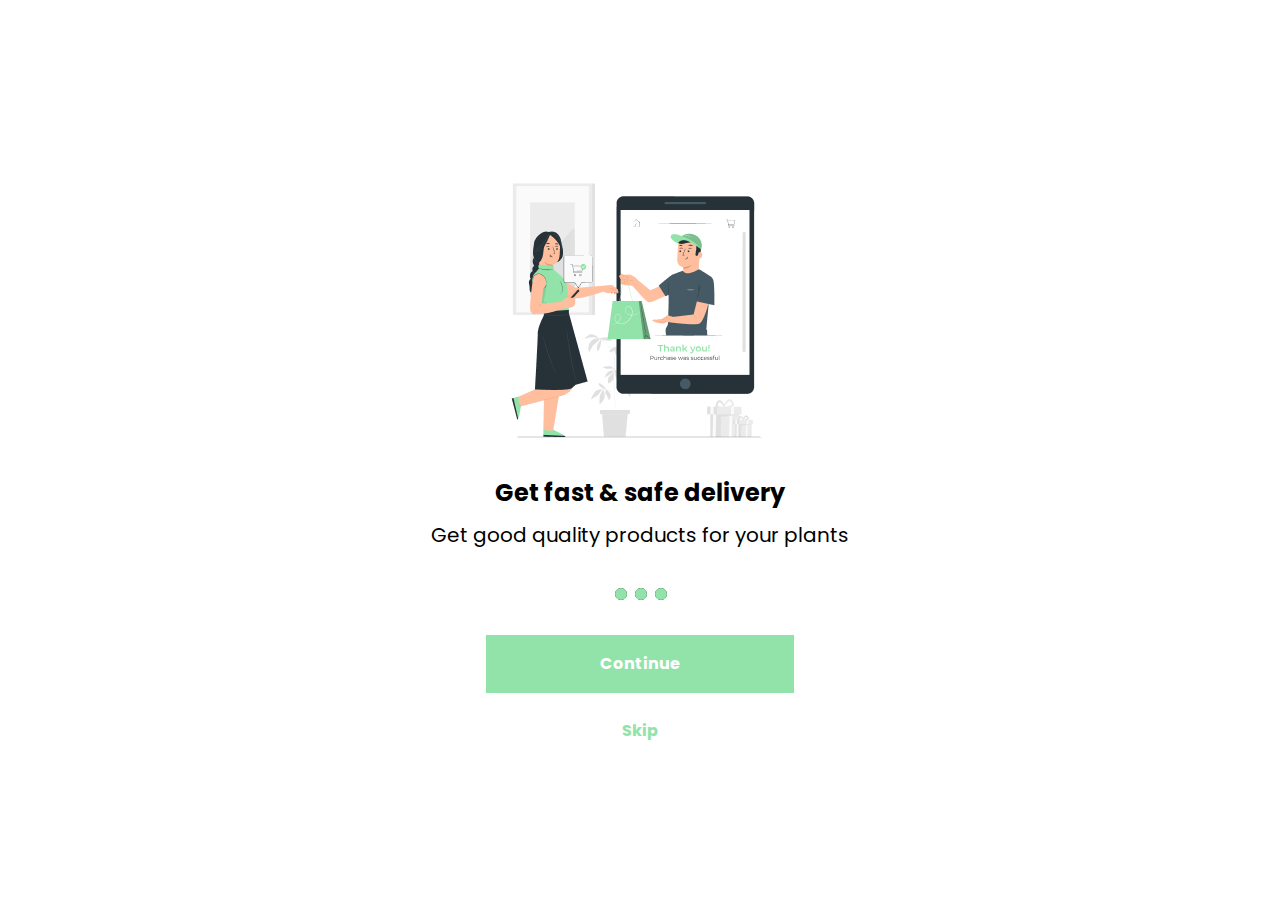
==== screens/screen_2.html @ 4e803966 "Modificações no CSS do button e do link e aplicando comentarios" ====
<!DOCTYPE html>

<head>
<!--Configurações da página-->
    <meta charset="UTF-8">
    <meta http-equiv="X-UA-Compatible" content="IE=edge">
    <meta name="viewport" content="width=device-width, initial-scale=1.0">

<!--Link para style-->
    <link rel="stylesheet" href="/styles/styles.css">

<!--Link para buscar fonte no google fonts-->
    <link rel="preconnect" href="https://fonts.googleapis.com">
    <link rel="preconnect" href="https://fonts.gstatic.com" crossorigin>
    <link href="https://fonts.googleapis.com/css2?family=Poppins:ital,wght@1,200&display=swap" rel="stylesheet">

    <title>Projeto - Screen 2</title>
</head>

<body>
    <main>
        <section id="main-container">
            <div class="image-container">
                <img src="/images/image-screen2.png" alt="">
            </div><!--Termino da div image-container-->

            <div class="text-container">
                <h1>Get fast & safe delivery</h1>
                <h2>Get good quality products for your plants </h2>
            </div><!--Termino da div text-container-->

            <div class="box-circle-container">
                <div class="radios">
                    <input id="radio1" type="radio" name="theradio" disabled>
                    <label for="radio1"></label>
                </div><!--Termino da div radios-->

                <div class="radios">
                    <input id="radio2" type="radio" name="theradio" checked>
                    <label for="radio2"></label>
                </div><!--Termino da div radios-->

                <div class="radios">
                    <input id="radio3" type="radio" name="theradio" disabled>
                    <label for="radio3"></label>
                </div><!--Termino da div radios-->

            </div><!--Termino da div box-circle-container-->

            <div class="button-container">
                <a href="screen_3.html">Continue</a>
            </div><!--Termino da div button-container-->

            <div class="skip-container">
                <a href="screen_3.html">Skip</a>
            </div><!--Termino da div skip-container-->

        </section>
        <!--Termino da section main-container-->
    </main> <!--Termino da main-->
</body>

</html>
---- styles/styles.css ----
html, body, h1, h2, button {
  font-family: "Poppins", sans-serif;
  margin: 0;
  padding: 0;
}

#main-container {
  display: flex;
  flex-direction: column;
  text-align: center;
  justify-content: center;
  background-color: white;
  position: absolute;
  top: 0;
  bottom: 0;
  right: 0;
  left: 0;
  margin: auto;
}
#main-container .image-container img {
  width: 300px;
  height: 300px;
}
#main-container .text-container {
  display: block;
}
#main-container .text-container h1 {
  margin-top: 10px;
  font-size: 24px;
}
#main-container .text-container h2 {
  margin-top: 10px;
  font-style: normal;
  font-weight: 400;
  font-size: 20px;
}
#main-container .box-circle-container {
  margin-top: 35px;
  font-size: 20px;
  display: flex;
  justify-content: center;
}
#main-container .box-circle-container .radios {
  display: inline;
}
#main-container .box-circle-container .radios input {
  position: relative;
  -webkit-appearance: none;
     -moz-appearance: none;
          appearance: none;
  width: 12px;
  height: 12px;
  border-radius: 25px;
  border: solid 1px black;
  display: flex;
  justify-content: center;
  align-items: center;
  flex-direction: row;
}
#main-container .box-circle-container .radios input::before {
  content: "";
  position: absolute;
  height: 12px;
  width: 12px;
  border-radius: 50%;
  background-color: #92E3A9;
}
#main-container .box-circle-container .radios input:checked::before {
  opacity: 1;
}
#main-container .button-container {
  margin-top: 35px;
  display: flex;
  justify-content: center;
}
#main-container .button-container a {
  text-decoration: none;
  display: flex;
  width: 308px;
  height: 58px;
  justify-content: center;
  text-align: center;
  flex-direction: column;
  background-color: #92E3A9;
  color: white;
  font-weight: bold;
}
#main-container .skip-container {
  margin-top: 25px;
}
#main-container .skip-container a {
  text-decoration: none;
  color: #92E3A9;
  font-weight: bold;
}/*# sourceMappingURL=styles.css.map */
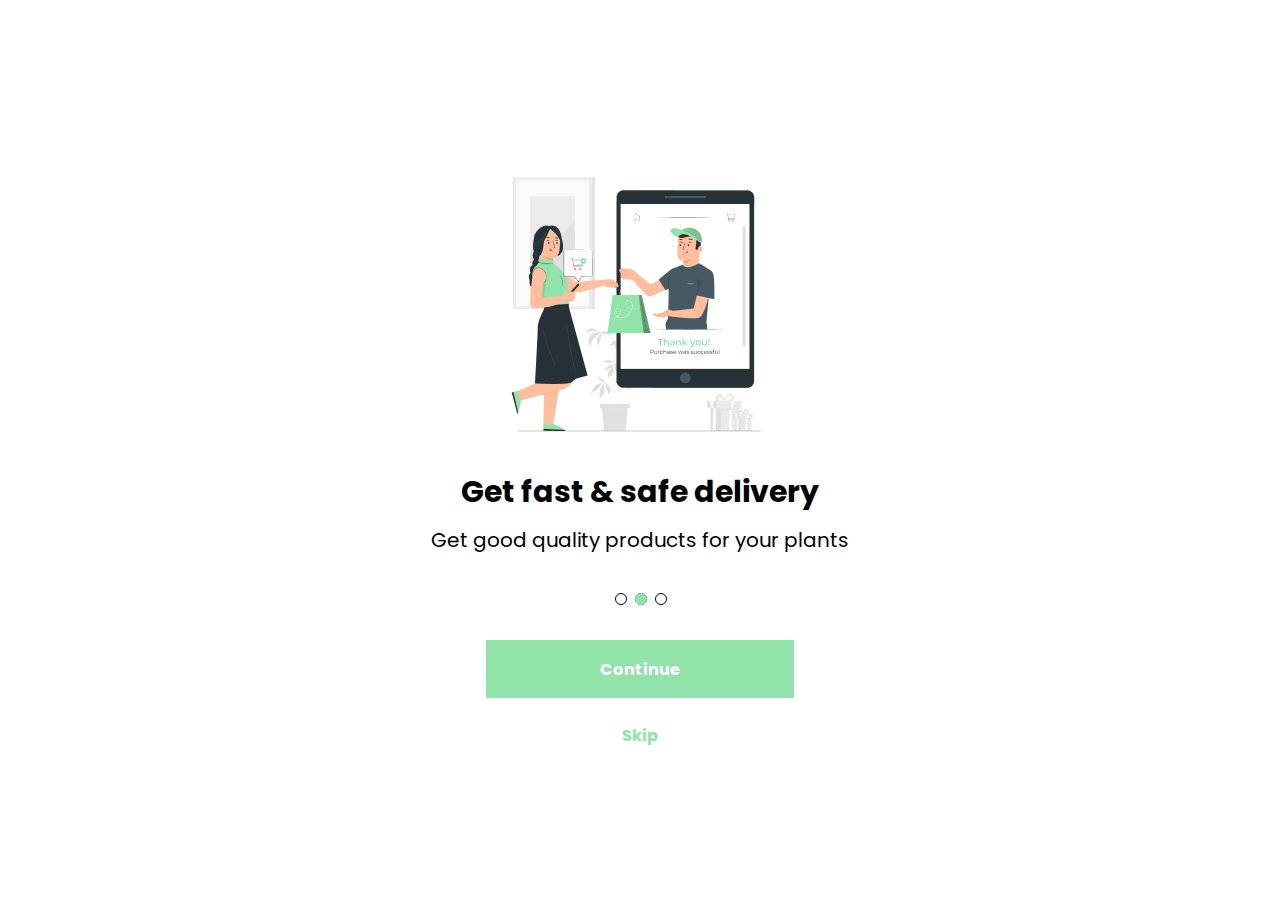
==== commit 1a14f873: "Atualizando o CSS e aplicando a responsividade no site" ====
--- a/screens/screen_2.html
+++ b/screens/screen_2.html
@@ -12,7 +12,7 @@
 <!--Link para buscar fonte no google fonts-->
     <link rel="preconnect" href="https://fonts.googleapis.com">
     <link rel="preconnect" href="https://fonts.gstatic.com" crossorigin>
-    <link href="https://fonts.googleapis.com/css2?family=Poppins:ital,wght@1,200&display=swap" rel="stylesheet">
+    <link href="https://fonts.googleapis.com/css2?family=Poppins:wght@200&display=swap" rel="stylesheet">
 
     <title>Projeto - Screen 2</title>
 </head>
--- a/styles/styles.css
+++ b/styles/styles.css
@@ -18,15 +18,15 @@
   margin: auto;
 }
 #main-container .image-container img {
-  width: 300px;
-  height: 300px;
+  width: 100%;
+  max-width: 300px;
 }
 #main-container .text-container {
   display: block;
 }
 #main-container .text-container h1 {
   margin-top: 10px;
-  font-size: 24px;
+  font-size: 30px;
 }
 #main-container .text-container h2 {
   margin-top: 10px;
@@ -64,6 +64,8 @@
   width: 12px;
   border-radius: 50%;
   background-color: #92E3A9;
+  opacity: 0;
+  border: none;
 }
 #main-container .box-circle-container .radios input:checked::before {
   opacity: 1;
@@ -76,7 +78,8 @@
 #main-container .button-container a {
   text-decoration: none;
   display: flex;
-  width: 308px;
+  width: 80%;
+  max-width: 308px;
   height: 58px;
   justify-content: center;
   text-align: center;
@@ -92,4 +95,23 @@
   text-decoration: none;
   color: #92E3A9;
   font-weight: bold;
+}
+@media screen and (max-width: 480px) {
+  #main-container .text-container h1 {
+    margin-top: 10px;
+    font-size: 24px;
+  }
+  #main-container .text-container h2 {
+    margin-top: 10px;
+    font-style: normal;
+    font-weight: 400;
+    font-size: 18px;
+    padding: 0 10px;
+  }
+  #main-container .button-container a {
+    font-size: 18px;
+  }
+  #main-container .skip-container a {
+    font-size: 18px;
+  }
 }/*# sourceMappingURL=styles.css.map */